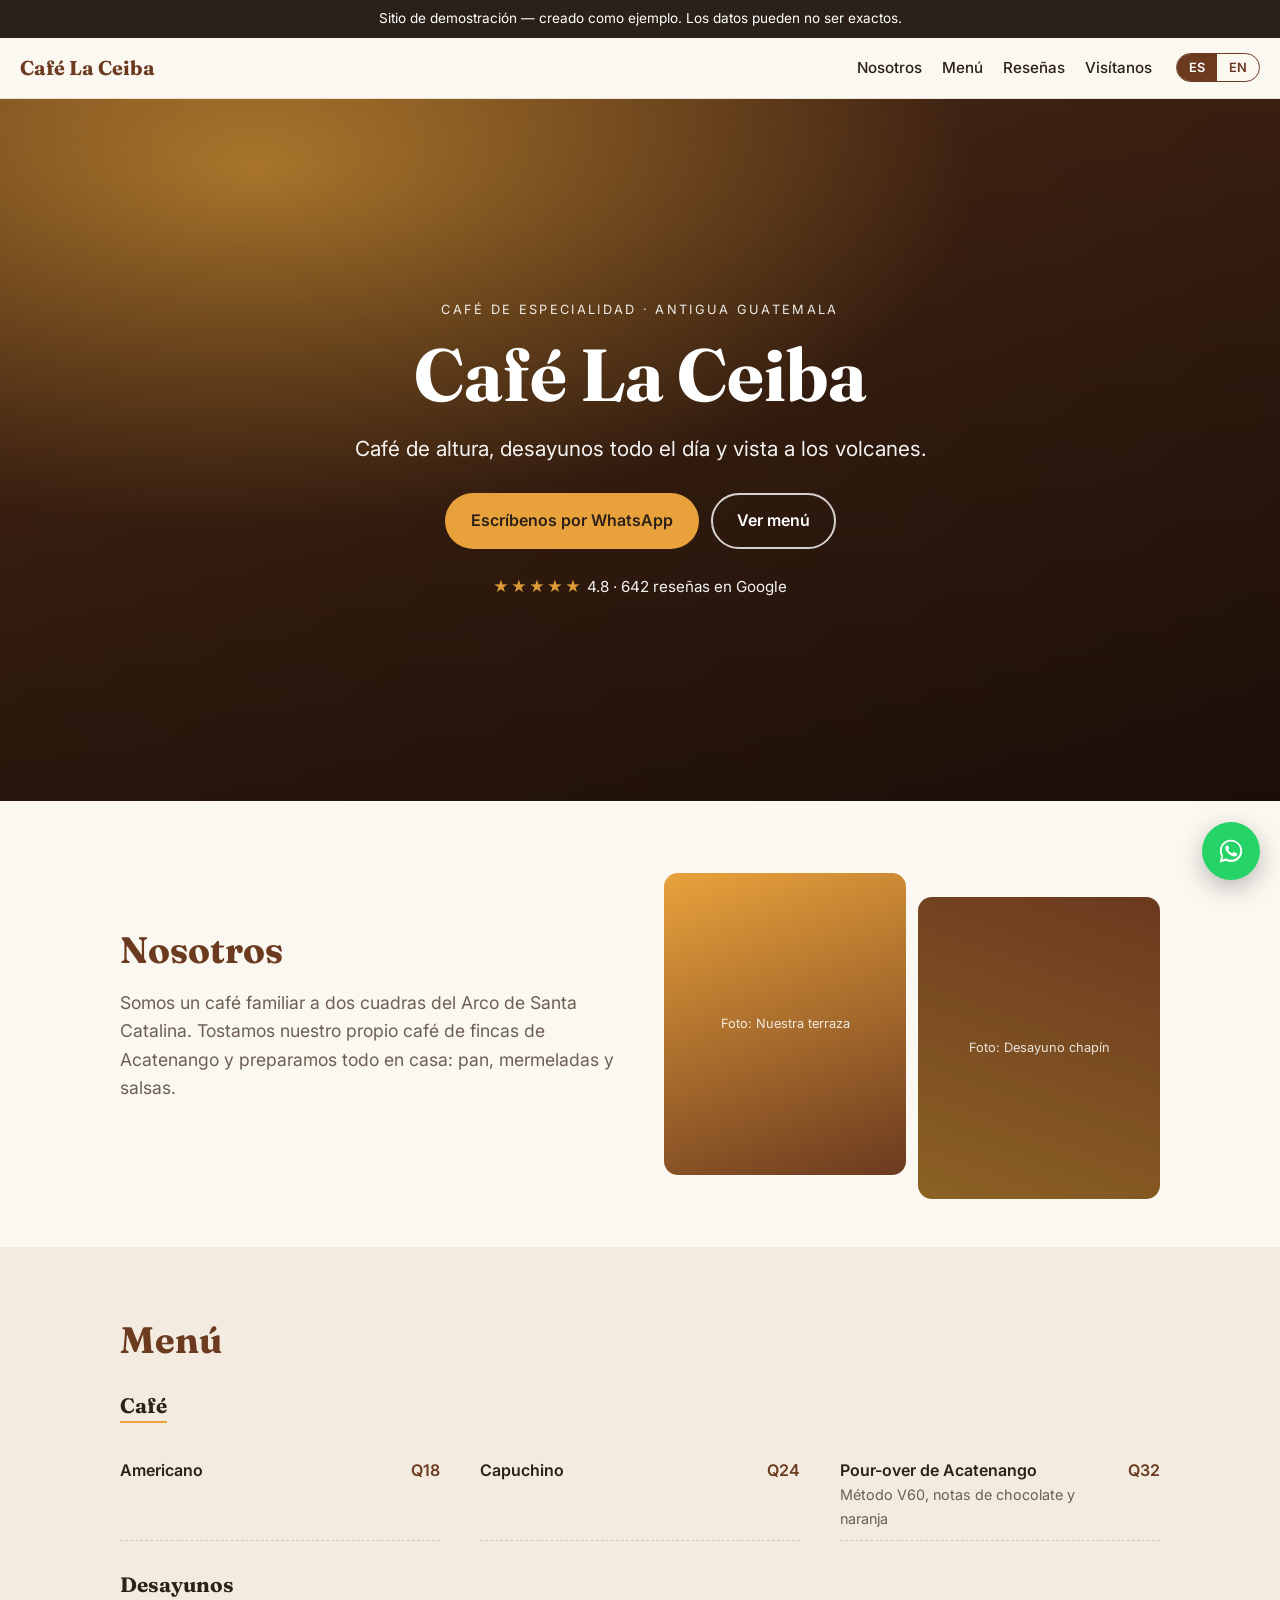
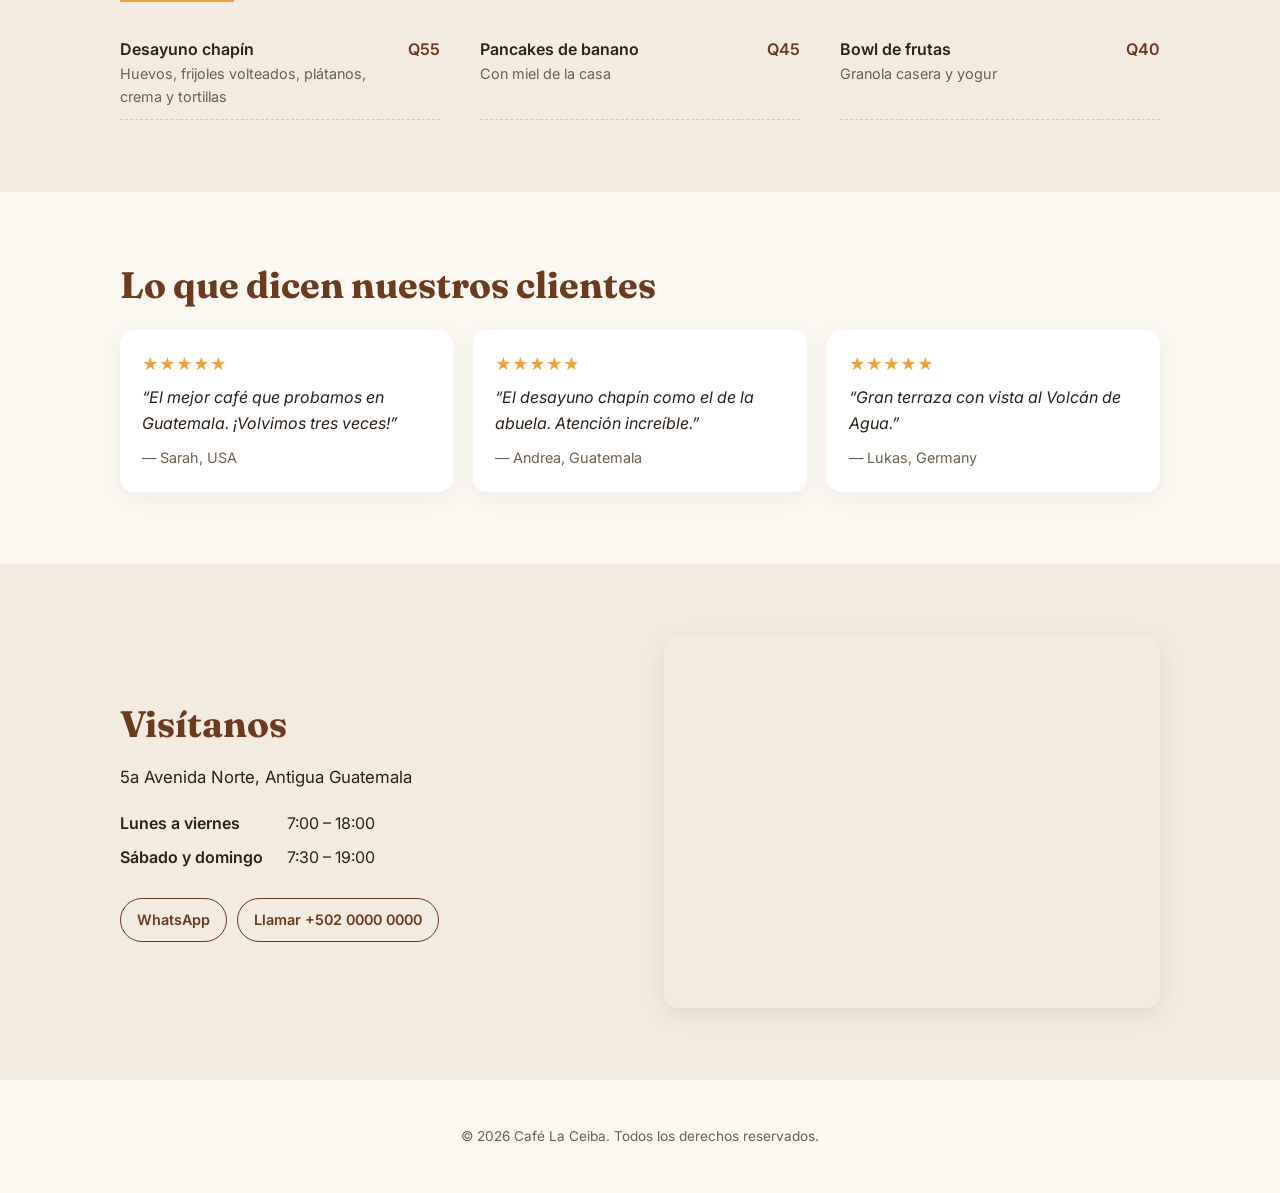
==== cafe-la-ceiba/index.html @ b05d30ac "Publish bilingual website demos (fictional businesses) Co-Authored-By: Claude Opus 5.5 <noreply@anth" ====
<!doctype html>
<html lang="es">
<head>
  <meta charset="utf-8">
  <meta name="viewport" content="width=device-width, initial-scale=1">
  <title>Demo</title>
  <link rel="preconnect" href="https://fonts.googleapis.com">
  <link rel="preconnect" href="https://fonts.gstatic.com" crossorigin>
  <link href="https://fonts.googleapis.com/css2?family=Fraunces:opsz,wght@9..144,500;9..144,700&family=Inter:wght@400;500;600&display=swap" rel="stylesheet">
  <link rel="stylesheet" href="styles.css">
  <script src="config.js"></script>
</head>
<body>
  <div class="demo-banner" id="demo-banner"></div>

  <header class="nav">
    <a class="brand" href="#top" id="brand"></a>
    <nav class="nav-links" id="nav-links"></nav>
    <div class="lang-toggle" role="group" aria-label="Language">
      <button data-lang="es" type="button">ES</button>
      <button data-lang="en" type="button">EN</button>
    </div>
  </header>

  <main id="top">
    <section class="hero" id="hero">
      <div class="hero-inner">
        <p class="eyebrow" id="hero-eyebrow"></p>
        <h1 id="hero-title"></h1>
        <p class="tagline" id="hero-tagline"></p>
        <div class="hero-cta" id="hero-cta"></div>
        <div class="rating" id="hero-rating"></div>
      </div>
    </section>

    <section class="section" id="about">
      <div class="wrap two-col">
        <div>
          <h2 data-i18n="about"></h2>
          <p class="lead" id="about-text"></p>
        </div>
        <div class="photo-grid" id="photo-grid" aria-hidden="true"></div>
      </div>
    </section>

    <section class="section alt" id="offer">
      <div class="wrap">
        <h2 id="offer-title"></h2>
        <div id="offer-body"></div>
      </div>
    </section>

    <section class="section" id="reviews">
      <div class="wrap">
        <h2 data-i18n="reviews"></h2>
        <div class="review-grid" id="review-grid"></div>
      </div>
    </section>

    <section class="section alt" id="visit">
      <div class="wrap two-col">
        <div>
          <h2 data-i18n="visit"></h2>
          <p class="address" id="address"></p>
          <table class="hours" id="hours"></table>
          <div class="contact-links" id="contact-links"></div>
        </div>
        <iframe class="map" id="map" loading="lazy" referrerpolicy="no-referrer-when-downgrade" title="Map"></iframe>
      </div>
    </section>
  </main>

  <footer class="footer">
    <p id="footer-text"></p>
  </footer>

  <a class="wa-float" id="wa-float" target="_blank" rel="noopener" aria-label="WhatsApp">
    <svg viewBox="0 0 32 32" width="28" height="28" aria-hidden="true"><path fill="currentColor" d="M16 3C9 3 3.3 8.6 3.3 15.6c0 2.2.6 4.4 1.7 6.3L3 29l7.3-1.9c1.8 1 3.8 1.5 5.8 1.5 7 0 12.7-5.6 12.7-12.6S23 3 16 3zm0 23.1c-1.9 0-3.7-.5-5.3-1.4l-.4-.2-4.3 1.1 1.2-4.2-.3-.4c-1-1.6-1.5-3.5-1.5-5.4 0-5.8 4.8-10.5 10.6-10.5s10.6 4.7 10.6 10.5S21.8 26.1 16 26.1zm5.8-7.9c-.3-.2-1.9-.9-2.2-1-.3-.1-.5-.2-.7.2-.2.3-.8 1-1 1.2-.2.2-.4.2-.7.1-.3-.2-1.3-.5-2.5-1.6-.9-.8-1.5-1.8-1.7-2.1-.2-.3 0-.5.1-.6l.5-.6c.2-.2.2-.3.3-.6.1-.2 0-.4 0-.6l-1-2.4c-.3-.6-.5-.5-.7-.5h-.6c-.2 0-.6.1-.9.4-.3.3-1.2 1.1-1.2 2.8s1.2 3.2 1.4 3.5c.2.2 2.4 3.6 5.8 5 .8.3 1.4.5 1.9.7.8.3 1.5.2 2.1.1.6-.1 1.9-.8 2.2-1.5.3-.7.3-1.4.2-1.5-.1-.2-.3-.3-.6-.4z"/></svg>
  </a>

  <script src="app.js"></script>
</body>
</html>
---- cafe-la-ceiba/styles.css ----
:root {
  --primary: #7a3e1d;
  --accent: #e8a33d;
  --bg: #fbf7f1;
  --bg-alt: #f3ebdf;
  --text: #2b2118;
  --muted: #6d5f52;
  --card: #ffffff;
  --radius: 14px;
  --font-display: "Fraunces", Georgia, serif;
  --font-body: "Inter", system-ui, -apple-system, sans-serif;
}

* { box-sizing: border-box; }
html { scroll-behavior: smooth; }
body {
  margin: 0;
  background: var(--bg);
  color: var(--text);
  font-family: var(--font-body);
  line-height: 1.6;
  -webkit-font-smoothing: antialiased;
}
h1, h2, h3 { font-family: var(--font-display); line-height: 1.15; margin: 0 0 .5em; }
h2 { font-size: clamp(1.7rem, 3vw, 2.3rem); color: var(--primary); }
a { color: var(--primary); }

.wrap { max-width: 1080px; margin: 0 auto; padding: 0 20px; }
.section { padding: 72px 0; }
.section.alt { background: var(--bg-alt); }
.two-col { display: grid; grid-template-columns: 1fr 1fr; gap: 48px; align-items: center; }
.lead { font-size: 1.1rem; color: var(--muted); }

/* demo banner */
.demo-banner {
  background: var(--text); color: #fff; text-align: center;
  font-size: .85rem; padding: 8px 16px;
}
.demo-banner:empty { display: none; }

/* nav */
.nav {
  position: sticky; top: 0; z-index: 10;
  display: flex; align-items: center; gap: 24px;
  padding: 14px 20px; background: color-mix(in srgb, var(--bg) 92%, transparent);
  backdrop-filter: blur(8px); border-bottom: 1px solid color-mix(in srgb, var(--primary) 12%, transparent);
}
.brand { font-family: var(--font-display); font-weight: 700; font-size: 1.25rem; text-decoration: none; color: var(--primary); margin-right: auto; }
.nav-links { display: flex; gap: 20px; }
.nav-links a { text-decoration: none; color: var(--text); font-weight: 500; font-size: .95rem; }
.nav-links a:hover { color: var(--primary); }
.lang-toggle { display: flex; border: 1.5px solid var(--primary); border-radius: 999px; overflow: hidden; }
.lang-toggle button {
  border: 0; background: transparent; color: var(--primary); font: 600 .8rem var(--font-body);
  padding: 6px 12px; cursor: pointer;
}
.lang-toggle button.active { background: var(--primary); color: #fff; }

/* hero */
.hero {
  min-height: 78vh; display: grid; place-items: center; text-align: center; color: #fff;
  background:
    linear-gradient(180deg, rgba(0,0,0,.25), rgba(0,0,0,.55)),
    radial-gradient(1200px 600px at 20% 10%, var(--accent), transparent 60%),
    linear-gradient(135deg, var(--primary), color-mix(in srgb, var(--primary) 55%, #000));
  padding: 80px 20px;
}
.hero-inner { max-width: 760px; }
.eyebrow { text-transform: uppercase; letter-spacing: .18em; font-size: .8rem; opacity: .9; margin: 0 0 12px; }
.hero h1 { font-size: clamp(2.6rem, 7vw, 4.6rem); margin-bottom: .2em; }
.tagline { font-size: clamp(1.05rem, 2vw, 1.3rem); opacity: .95; margin: 0 0 28px; }
.hero-cta { display: flex; gap: 12px; justify-content: center; flex-wrap: wrap; }
.btn {
  display: inline-flex; align-items: center; gap: 8px; padding: 13px 24px; border-radius: 999px;
  font-weight: 600; text-decoration: none; border: 2px solid transparent; transition: transform .15s ease;
}
.btn:hover { transform: translateY(-2px); }
.btn-primary { background: var(--accent); color: var(--text); }
.btn-ghost { border-color: rgba(255,255,255,.8); color: #fff; }
.rating { margin-top: 26px; font-size: .95rem; opacity: .95; }
.rating .stars { color: var(--accent); letter-spacing: 2px; }

/* photo placeholders */
.photo-grid { display: grid; grid-template-columns: 1fr 1fr; gap: 12px; }
.photo-grid div {
  aspect-ratio: 4/5; border-radius: var(--radius);
  background: linear-gradient(160deg, var(--accent), var(--primary));
  display: grid; place-items: center; color: rgba(255,255,255,.85); font-size: .8rem; text-align: center; padding: 10px;
}
.photo-grid div:nth-child(2) { transform: translateY(24px); background: linear-gradient(200deg, var(--primary), color-mix(in srgb, var(--accent) 60%, #000)); }

/* menu / services / rooms */
.menu-group { margin-top: 32px; }
.menu-group h3 { font-size: 1.3rem; border-bottom: 2px solid var(--accent); display: inline-block; padding-bottom: 4px; }
.menu-items { display: grid; grid-template-columns: repeat(auto-fill, minmax(300px, 1fr)); gap: 14px 40px; margin-top: 14px; }
.menu-item { display: flex; justify-content: space-between; gap: 16px; padding: 10px 0; border-bottom: 1px dashed color-mix(in srgb, var(--primary) 20%, transparent); }
.menu-item .name { font-weight: 600; }
.menu-item .desc { color: var(--muted); font-size: .9rem; }
.menu-item .price { font-weight: 600; color: var(--primary); white-space: nowrap; }

.cards { display: grid; grid-template-columns: repeat(auto-fill, minmax(260px, 1fr)); gap: 20px; margin-top: 28px; }
.card { background: var(--card); border-radius: var(--radius); padding: 24px; box-shadow: 0 6px 24px rgba(0,0,0,.06); display: flex; flex-direction: column; gap: 8px; }
.card .price { font-size: 1.4rem; font-weight: 700; color: var(--primary); }
.card .price small { font-size: .85rem; font-weight: 500; color: var(--muted); }
.card .btn { margin-top: auto; align-self: flex-start; background: var(--primary); color: #fff; }

/* reviews */
.review-grid { display: grid; grid-template-columns: repeat(auto-fill, minmax(260px, 1fr)); gap: 20px; margin-top: 24px; }
.review { background: var(--card); border-radius: var(--radius); padding: 22px; box-shadow: 0 6px 24px rgba(0,0,0,.05); }
.review .stars { color: var(--accent); }
.review p { margin: 8px 0; font-style: italic; }
.review cite { color: var(--muted); font-size: .9rem; font-style: normal; }

/* visit */
.address { font-size: 1.05rem; }
.hours { border-collapse: collapse; margin: 16px 0 24px; }
.hours td { padding: 4px 24px 4px 0; }
.hours td:first-child { font-weight: 600; }
.contact-links { display: flex; gap: 10px; flex-wrap: wrap; }
.contact-links a { padding: 9px 16px; border-radius: 999px; border: 1.5px solid var(--primary); text-decoration: none; font-weight: 600; font-size: .9rem; }
.map { width: 100%; aspect-ratio: 4/3; border: 0; border-radius: var(--radius); box-shadow: 0 6px 24px rgba(0,0,0,.08); }

.footer { text-align: center; padding: 32px 20px; color: var(--muted); font-size: .85rem; }

.wa-float {
  position: fixed; right: 20px; bottom: 20px; width: 58px; height: 58px; border-radius: 50%;
  background: #25d366; color: #fff; display: grid; place-items: center;
  box-shadow: 0 8px 24px rgba(0,0,0,.25); z-index: 20; transition: transform .15s ease;
}
.wa-float:hover { transform: scale(1.06); }

@media (max-width: 760px) {
  .two-col { grid-template-columns: 1fr; gap: 28px; }
  .nav-links { display: none; }
  .section { padding: 52px 0; }
  .menu-items { grid-template-columns: 1fr; }
}
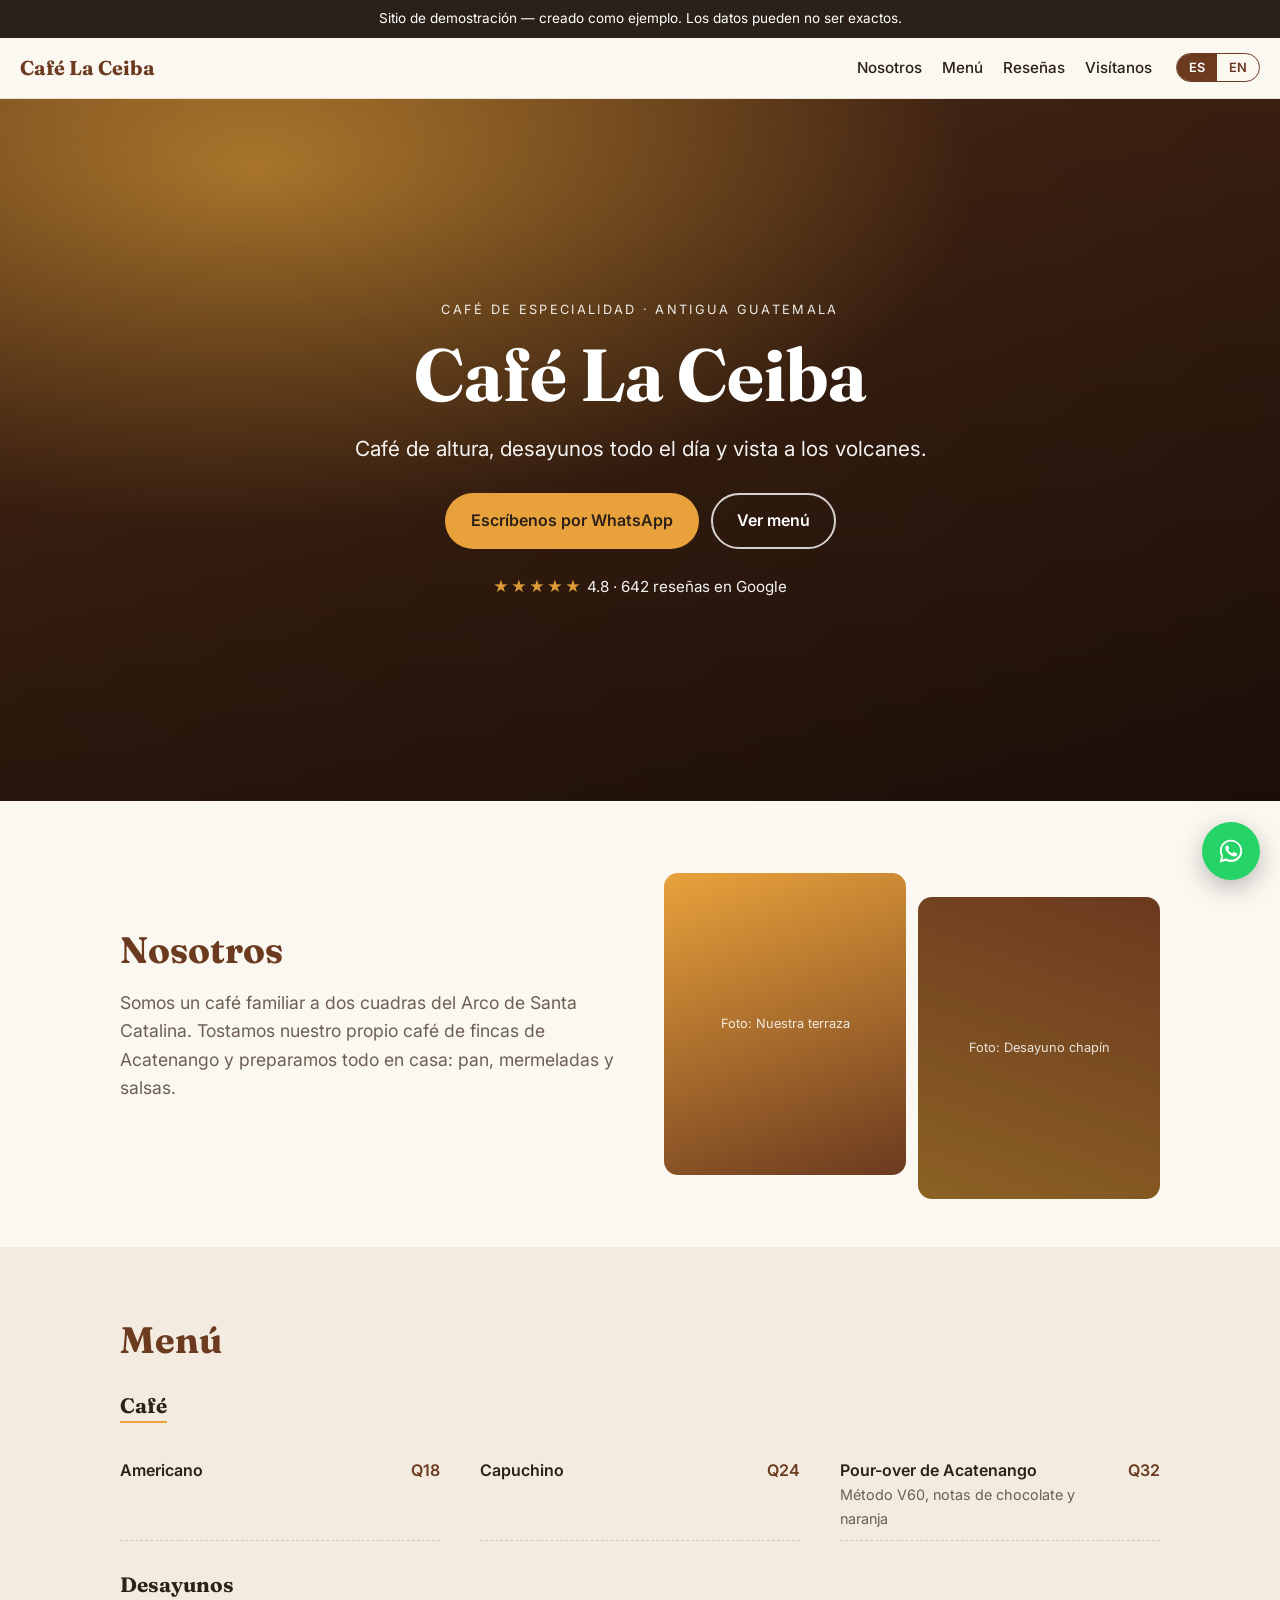
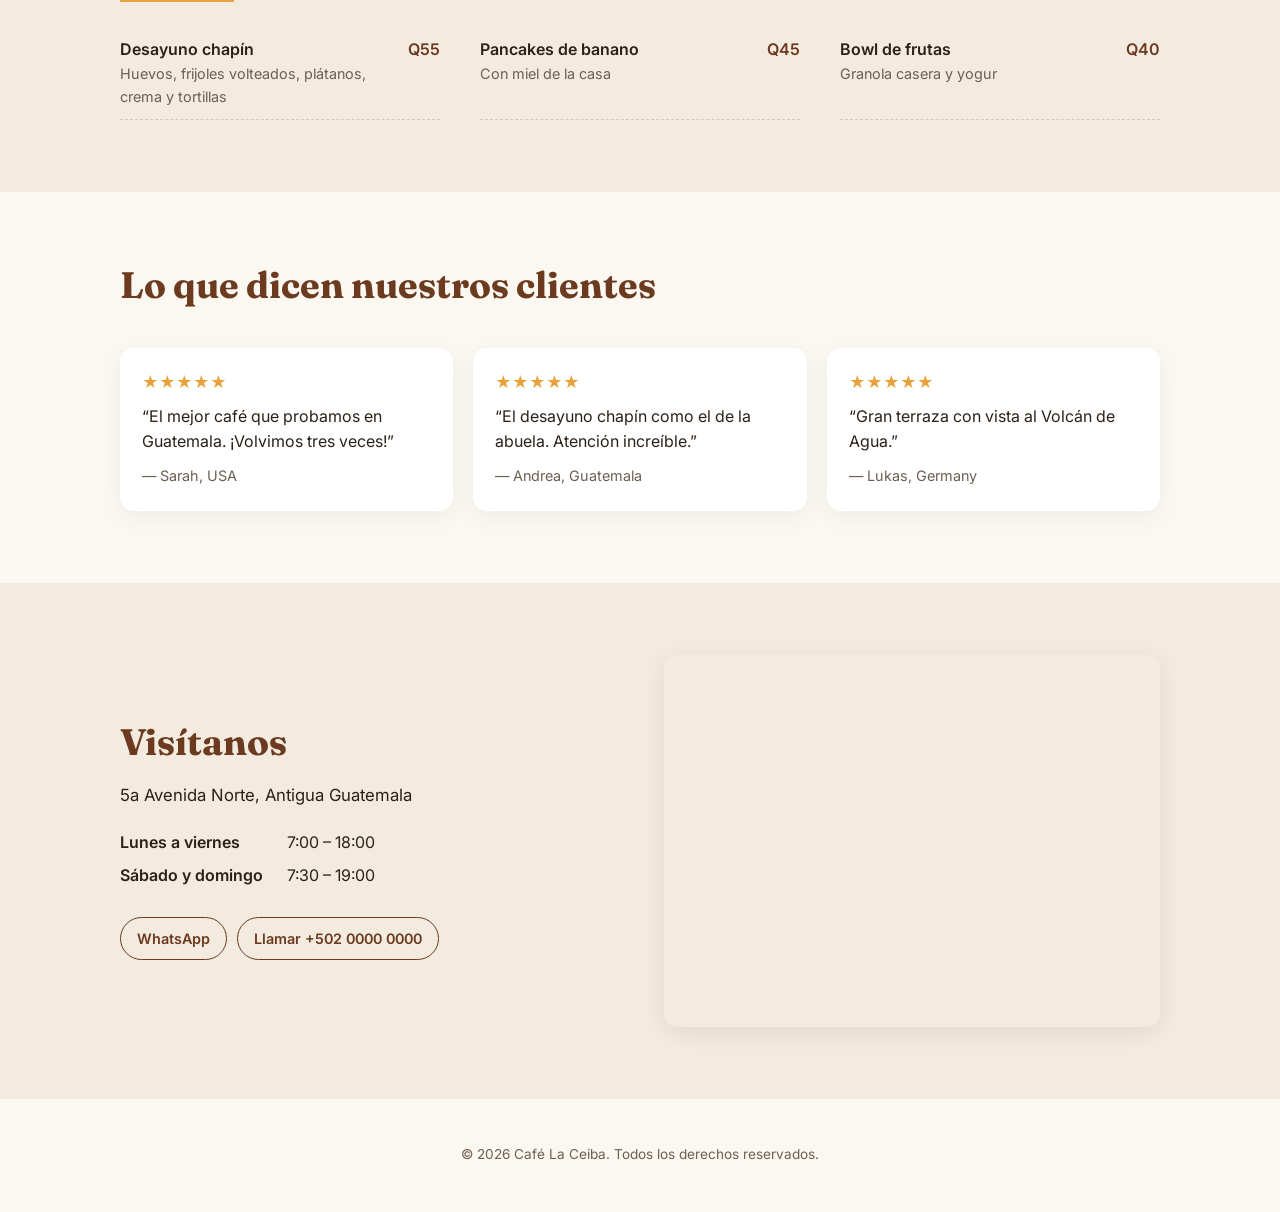
==== commit 8cf1d6ed: "Template update: gallery and live-data support Co-Authored-By: Claude Opus 5.5 <noreply@anthropic.co" ====
--- a/cafe-la-ceiba/index.html
+++ b/cafe-la-ceiba/index.html
@@ -1,6 +1,7 @@
 <!doctype html>
 <html lang="es">
 <head>
+  <meta name="robots" content="noindex, nofollow">
   <meta charset="utf-8">
   <meta name="viewport" content="width=device-width, initial-scale=1">
   <title>Demo</title>
@@ -50,9 +51,19 @@
       </div>
     </section>
 
+    <section class="section" id="gallery" hidden>
+      <div class="wrap">
+        <h2 data-i18n="gallery"></h2>
+        <div class="gallery-grid" id="gallery-grid"></div>
+      </div>
+    </section>
+
     <section class="section" id="reviews">
       <div class="wrap">
-        <h2 data-i18n="reviews"></h2>
+        <div class="reviews-head">
+          <h2 data-i18n="reviews"></h2>
+          <div class="reviews-source" id="reviews-source"></div>
+        </div>
         <div class="review-grid" id="review-grid"></div>
       </div>
     </section>
@@ -78,6 +89,8 @@
     <svg viewBox="0 0 32 32" width="28" height="28" aria-hidden="true"><path fill="currentColor" d="M16 3C9 3 3.3 8.6 3.3 15.6c0 2.2.6 4.4 1.7 6.3L3 29l7.3-1.9c1.8 1 3.8 1.5 5.8 1.5 7 0 12.7-5.6 12.7-12.6S23 3 16 3zm0 23.1c-1.9 0-3.7-.5-5.3-1.4l-.4-.2-4.3 1.1 1.2-4.2-.3-.4c-1-1.6-1.5-3.5-1.5-5.4 0-5.8 4.8-10.5 10.6-10.5s10.6 4.7 10.6 10.5S21.8 26.1 16 26.1zm5.8-7.9c-.3-.2-1.9-.9-2.2-1-.3-.1-.5-.2-.7.2-.2.3-.8 1-1 1.2-.2.2-.4.2-.7.1-.3-.2-1.3-.5-2.5-1.6-.9-.8-1.5-1.8-1.7-2.1-.2-.3 0-.5.1-.6l.5-.6c.2-.2.2-.3.3-.6.1-.2 0-.4 0-.6l-1-2.4c-.3-.6-.5-.5-.7-.5h-.6c-.2 0-.6.1-.9.4-.3.3-1.2 1.1-1.2 2.8s1.2 3.2 1.4 3.5c.2.2 2.4 3.6 5.8 5 .8.3 1.4.5 1.9.7.8.3 1.5.2 2.1.1.6-.1 1.9-.8 2.2-1.5.3-.7.3-1.4.2-1.5-.1-.2-.3-.3-.6-.4z"/></svg>
   </a>
 
+  <script src="keys.js"></script>
+  <script src="google.js"></script>
   <script src="app.js"></script>
 </body>
 </html>
--- a/cafe-la-ceiba/styles.css
+++ b/cafe-la-ceiba/styles.css
@@ -89,6 +89,22 @@
 }
 .photo-grid div:nth-child(2) { transform: translateY(24px); background: linear-gradient(200deg, var(--primary), color-mix(in srgb, var(--accent) 60%, #000)); }
 
+/* real photos (live Google or owner-supplied) */
+.hero.has-photo { background-size: cover; background-position: center; }
+.photo { margin: 0; position: relative; border-radius: var(--radius); overflow: hidden; background: var(--bg-alt); }
+.photo img { width: 100%; height: 100%; object-fit: cover; display: block; }
+.photo figcaption {
+  position: absolute; left: 0; right: 0; bottom: 0; padding: 14px 10px 6px; font-size: .7rem; color: #fff;
+  background: linear-gradient(transparent, rgba(0,0,0,.6));
+}
+.photo figcaption a { color: #fff; }
+.photo-grid .photo { aspect-ratio: 4/5; }
+.photo-grid .photo:nth-child(2) { transform: translateY(24px); }
+.gallery-grid { display: grid; grid-template-columns: repeat(3, minmax(0, 1fr)); gap: 12px; margin-top: 24px; }
+.gallery-grid .photo { aspect-ratio: 1; }
+.gallery-grid .photo:first-child { grid-column: span 2; grid-row: span 2; }
+.source-note { grid-column: 1 / -1; font-size: .85rem; color: var(--muted); margin: 4px 0 0; }
+
 /* menu / services / rooms */
 .menu-group { margin-top: 32px; }
 .menu-group h3 { font-size: 1.3rem; border-bottom: 2px solid var(--accent); display: inline-block; padding-bottom: 4px; }
@@ -104,12 +120,42 @@
 .card .price small { font-size: .85rem; font-weight: 500; color: var(--muted); }
 .card .btn { margin-top: auto; align-self: flex-start; background: var(--primary); color: #fff; }
 
+/* booking request form */
+.booking {
+  margin-top: 36px; background: var(--card); border-radius: var(--radius); padding: 28px;
+  box-shadow: 0 10px 32px rgba(0,0,0,.08); border-top: 5px solid var(--accent); scroll-margin-top: 90px;
+}
+.booking h3 { font-size: 1.5rem; color: var(--primary); }
+.booking-grid { display: grid; grid-template-columns: repeat(4, minmax(0, 1fr)); gap: 14px 16px; margin: 16px 0 18px; }
+.booking-grid .wide { grid-column: 1 / -1; }
+.booking label { display: flex; flex-direction: column; gap: 6px; font-size: .85rem; font-weight: 600; color: var(--muted); }
+.booking input, .booking select {
+  font: 500 1rem var(--font-body); color: var(--text); background: var(--bg);
+  border: 1.5px solid color-mix(in srgb, var(--primary) 25%, transparent); border-radius: 10px; padding: 11px 10px;
+  width: 100%; min-width: 0;
+}
+.booking input:focus, .booking select:focus { outline: 2px solid var(--accent); outline-offset: 1px; }
+.booking-summary { font-size: 1.05rem; margin-bottom: 16px; min-height: 1.6em; }
+.booking-summary strong { font-size: 1.35rem; color: var(--primary); }
+.booking-summary small { color: var(--muted); }
+.booking-summary.error { color: #b3261e; }
+.btn-book { background: #25d366; color: #05301a; font-size: 1rem; cursor: pointer; }
+.booking-note { color: var(--muted); font-size: .85rem; margin: 12px 0 0; }
+
 /* reviews */
 .review-grid { display: grid; grid-template-columns: repeat(auto-fill, minmax(260px, 1fr)); gap: 20px; margin-top: 24px; }
 .review { background: var(--card); border-radius: var(--radius); padding: 22px; box-shadow: 0 6px 24px rgba(0,0,0,.05); }
 .review .stars { color: var(--accent); }
 .review p { margin: 8px 0; font-style: italic; }
 .review cite { color: var(--muted); font-size: .9rem; font-style: normal; }
+.reviews-head { display: flex; justify-content: space-between; align-items: baseline; gap: 12px 24px; flex-wrap: wrap; }
+.reviews-source { font-size: .9rem; color: var(--muted); }
+.g-badge { font-weight: 700; color: var(--text); }
+.review-author { display: flex; align-items: center; gap: 10px; margin-bottom: 6px; }
+.review-author img { width: 36px; height: 36px; border-radius: 50%; object-fit: cover; }
+.review-author a { font-weight: 600; text-decoration: none; color: var(--text); display: block; line-height: 1.2; }
+.review-author small, .review .muted { color: var(--muted); font-size: .8rem; }
+.review p { font-style: normal; display: -webkit-box; -webkit-line-clamp: 7; -webkit-box-orient: vertical; overflow: hidden; }
 
 /* visit */
 .address { font-size: 1.05rem; }
@@ -134,4 +180,10 @@
   .nav-links { display: none; }
   .section { padding: 52px 0; }
   .menu-items { grid-template-columns: 1fr; }
+  .booking { padding: 20px 16px; }
+  .booking-grid { grid-template-columns: minmax(0, 1fr) minmax(0, 1fr); gap: 12px; }
+  .booking input, .booking select { font-size: .95rem; padding: 10px 8px; }
+  .booking .room-field { grid-column: 1 / -1; }
+  .gallery-grid { grid-template-columns: repeat(2, minmax(0, 1fr)); }
+  .btn-book { width: 100%; justify-content: center; }
 }
